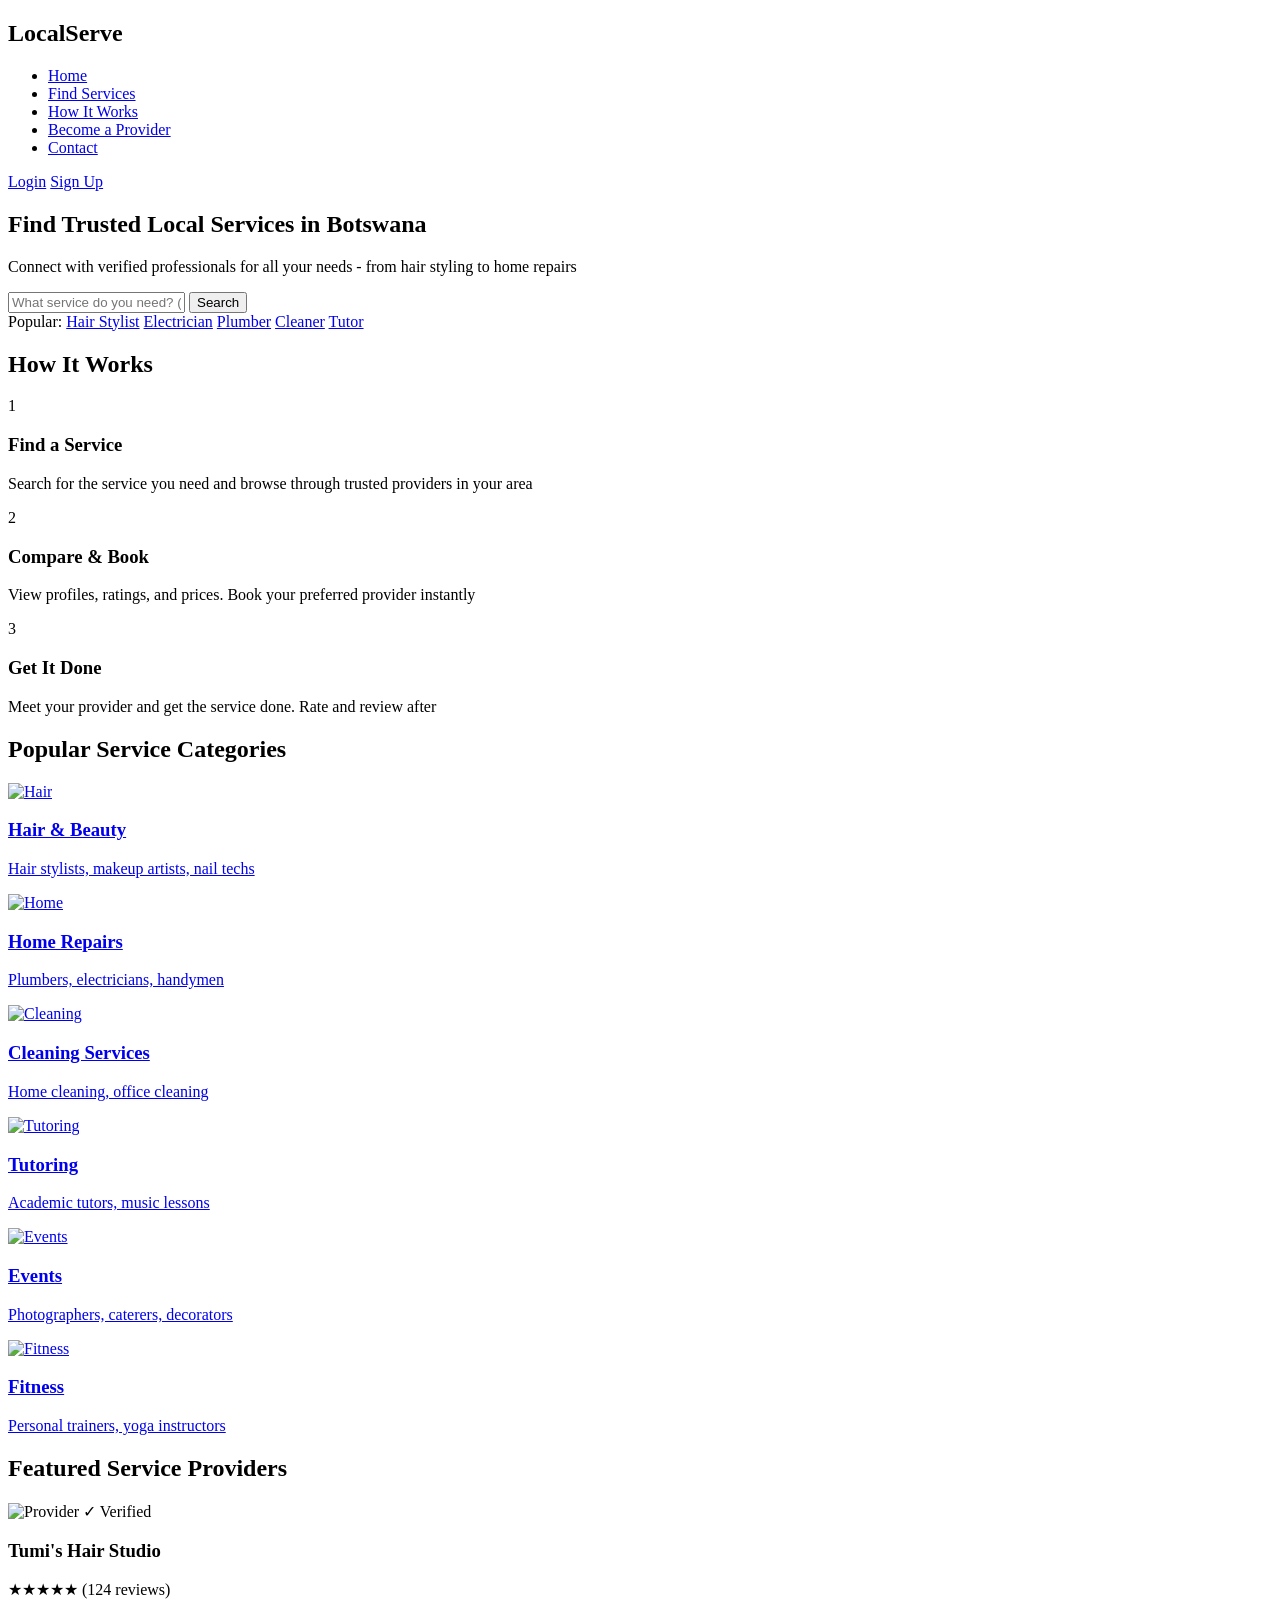
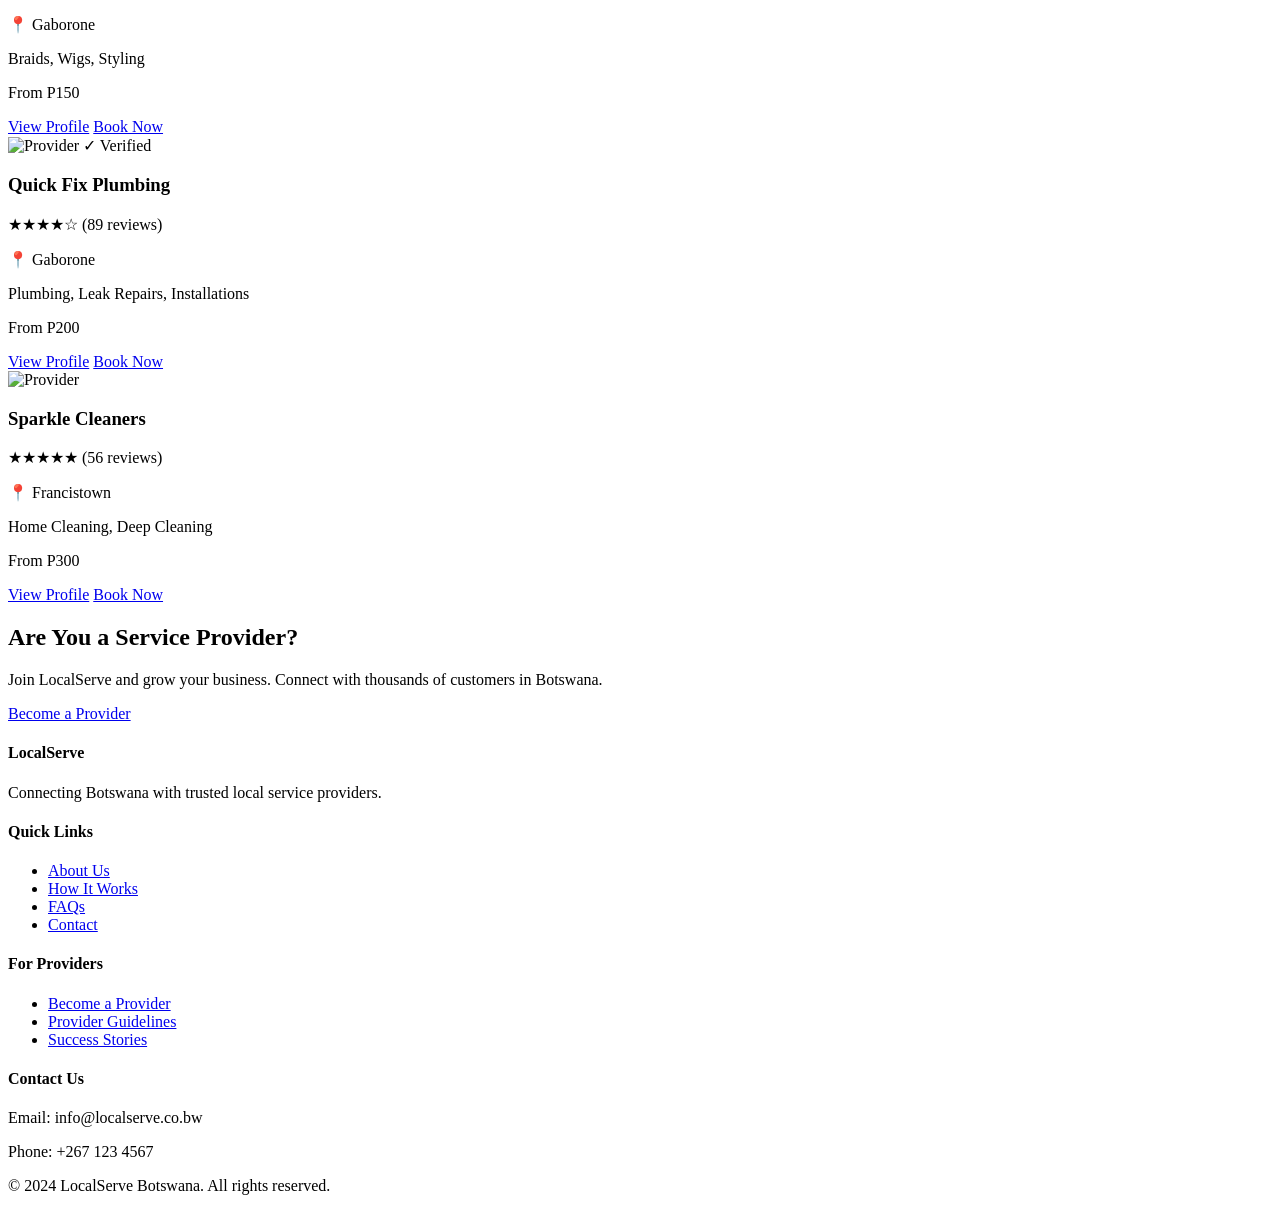
==== index.html @ b4f8f64c "Add initial index.html structure for LocalServe" ====
<!-- index.html -->
<!DOCTYPE html>
<html lang="en">
<head>
    <meta charset="UTF-8">
    <meta name="viewport" content="width=device-width, initial-scale=1.0">
    <title>LocalServe Botswana - Find Local Services</title>
    <link rel="stylesheet" href="style.css">
    <link href="https://fonts.googleapis.com/css2?family=Poppins:wght@300;400;500;600;700&display=swap" rel="stylesheet">
</head>
<body>
    <!-- Navigation Bar -->
    <nav class="navbar">
        <div class="container">
            <div class="logo">
                <h1>Local<span>Serve</span></h1>
            </div>
            <ul class="nav-links">
                <li><a href="index.html" class="active">Home</a></li>
                <li><a href="services.html">Find Services</a></li>
                <li><a href="#">How It Works</a></li>
                <li><a href="#">Become a Provider</a></li>
                <li><a href="contact.html">Contact</a></li>
            </ul>
            <div class="nav-buttons">
                <a href="login.html" class="btn btn-outline">Login</a>
                <a href="signup.html" class="btn btn-primary">Sign Up</a>
            </div>
            <div class="mobile-menu">
                <span></span>
                <span></span>
                <span></span>
            </div>
        </div>
    </nav>

    <!-- Hero Section -->
    <section class="hero">
        <div class="container">
            <div class="hero-content">
                <h1>Find Trusted Local Services in Botswana</h1>
                <p>Connect with verified professionals for all your needs - from hair styling to home repairs</p>
                
                <!-- Search Bar -->
                <div class="search-box">
                    <div class="search-input">
                        <input type="text" placeholder="What service do you need? (e.g., Hairdresser, Plumber)">
                        <button class="btn btn-primary btn-large">Search</button>
                    </div>
                </div>
                
                <!-- Popular Searches -->
                <div class="popular-searches">
                    <span>Popular:</span>
                    <a href="#">Hair Stylist</a>
                    <a href="#">Electrician</a>
                    <a href="#">Plumber</a>
                    <a href="#">Cleaner</a>
                    <a href="#">Tutor</a>
                </div>
            </div>
        </div>
    </section>

    <!-- How It Works Section -->
    <section class="how-it-works">
        <div class="container">
            <h2 class="section-title">How It Works</h2>
            <div class="steps">
                <div class="step">
                    <div class="step-icon">1</div>
                    <h3>Find a Service</h3>
                    <p>Search for the service you need and browse through trusted providers in your area</p>
                </div>
                <div class="step">
                    <div class="step-icon">2</div>
                    <h3>Compare & Book</h3>
                    <p>View profiles, ratings, and prices. Book your preferred provider instantly</p>
                </div>
                <div class="step">
                    <div class="step-icon">3</div>
                    <h3>Get It Done</h3>
                    <p>Meet your provider and get the service done. Rate and review after</p>
                </div>
            </div>
        </div>
    </section>

    <!-- Popular Categories -->
    <section class="categories">
        <div class="container">
            <h2 class="section-title">Popular Service Categories</h2>
            <div class="category-grid">
                <a href="#" class="category-card">
                    <img src="https://via.placeholder.com/60" alt="Hair">
                    <h3>Hair & Beauty</h3>
                    <p>Hair stylists, makeup artists, nail techs</p>
                </a>
                <a href="#" class="category-card">
                    <img src="https://via.placeholder.com/60" alt="Home">
                    <h3>Home Repairs</h3>
                    <p>Plumbers, electricians, handymen</p>
                </a>
                <a href="#" class="category-card">
                    <img src="https://via.placeholder.com/60" alt="Cleaning">
                    <h3>Cleaning Services</h3>
                    <p>Home cleaning, office cleaning</p>
                </a>
                <a href="#" class="category-card">
                    <img src="https://via.placeholder.com/60" alt="Tutoring">
                    <h3>Tutoring</h3>
                    <p>Academic tutors, music lessons</p>
                </a>
                <a href="#" class="category-card">
                    <img src="https://via.placeholder.com/60" alt="Events">
                    <h3>Events</h3>
                    <p>Photographers, caterers, decorators</p>
                </a>
                <a href="#" class="category-card">
                    <img src="https://via.placeholder.com/60" alt="Fitness">
                    <h3>Fitness</h3>
                    <p>Personal trainers, yoga instructors</p>
                </a>
            </div>
        </div>
    </section>

    <!-- Featured Providers -->
    <section class="featured">
        <div class="container">
            <h2 class="section-title">Featured Service Providers</h2>
            <div class="provider-grid">
                <div class="provider-card">
                    <div class="provider-image">
                        <img src="https://via.placeholder.com/300x200" alt="Provider">
                        <span class="verified">✓ Verified</span>
                    </div>
                    <div class="provider-info">
                        <h3>Tumi's Hair Studio</h3>
                        <div class="rating">★★★★★ <span>(124 reviews)</span></div>
                        <p class="location">📍 Gaborone</p>
                        <p class="services">Braids, Wigs, Styling</p>
                        <p class="price">From P150</p>
                        <div class="provider-actions">
                            <a href="provider-profile.html" class="btn btn-outline">View Profile</a>
                            <a href="booking.html" class="btn btn-primary">Book Now</a>
                        </div>
                    </div>
                </div>
                <div class="provider-card">
                    <div class="provider-image">
                        <img src="https://via.placeholder.com/300x200" alt="Provider">
                        <span class="verified">✓ Verified</span>
                    </div>
                    <div class="provider-info">
                        <h3>Quick Fix Plumbing</h3>
                        <div class="rating">★★★★☆ <span>(89 reviews)</span></div>
                        <p class="location">📍 Gaborone</p>
                        <p class="services">Plumbing, Leak Repairs, Installations</p>
                        <p class="price">From P200</p>
                        <div class="provider-actions">
                            <a href="provider-profile.html" class="btn btn-outline">View Profile</a>
                            <a href="booking.html" class="btn btn-primary">Book Now</a>
                        </div>
                    </div>
                </div>
                <div class="provider-card">
                    <div class="provider-image">
                        <img src="https://via.placeholder.com/300x200" alt="Provider">
                    </div>
                    <div class="provider-info">
                        <h3>Sparkle Cleaners</h3>
                        <div class="rating">★★★★★ <span>(56 reviews)</span></div>
                        <p class="location">📍 Francistown</p>
                        <p class="services">Home Cleaning, Deep Cleaning</p>
                        <p class="price">From P300</p>
                        <div class="provider-actions">
                            <a href="provider-profile.html" class="btn btn-outline">View Profile</a>
                            <a href="booking.html" class="btn btn-primary">Book Now</a>
                        </div>
                    </div>
                </div>
            </div>
        </div>
    </section>

    <!-- CTA Section -->
    <section class="cta">
        <div class="container">
            <div class="cta-content">
                <h2>Are You a Service Provider?</h2>
                <p>Join LocalServe and grow your business. Connect with thousands of customers in Botswana.</p>
                <a href="signup-provider.html" class="btn btn-primary btn-large">Become a Provider</a>
            </div>
        </div>
    </section>

    <!-- Footer -->
    <footer class="footer">
        <div class="container">
            <div class="footer-grid">
                <div class="footer-col">
                    <h4>LocalServe</h4>
                    <p>Connecting Botswana with trusted local service providers.</p>
                </div>
                <div class="footer-col">
                    <h4>Quick Links</h4>
                    <ul>
                        <li><a href="#">About Us</a></li>
                        <li><a href="#">How It Works</a></li>
                        <li><a href="#">FAQs</a></li>
                        <li><a href="#">Contact</a></li>
                    </ul>
                </div>
                <div class="footer-col">
                    <h4>For Providers</h4>
                    <ul>
                        <li><a href="#">Become a Provider</a></li>
                        <li><a href="#">Provider Guidelines</a></li>
                        <li><a href="#">Success Stories</a></li>
                    </ul>
                </div>
                <div class="footer-col">
                    <h4>Contact Us</h4>
                    <p>Email: info@localserve.co.bw</p>
                    <p>Phone: +267 123 4567</p>
                </div>
            </div>
            <div class="footer-bottom">
                <p>&copy; 2024 LocalServe Botswana. All rights reserved.</p>
            </div>
        </div>
    </footer>

    <script src="script.js"></script>
</body>
</html>
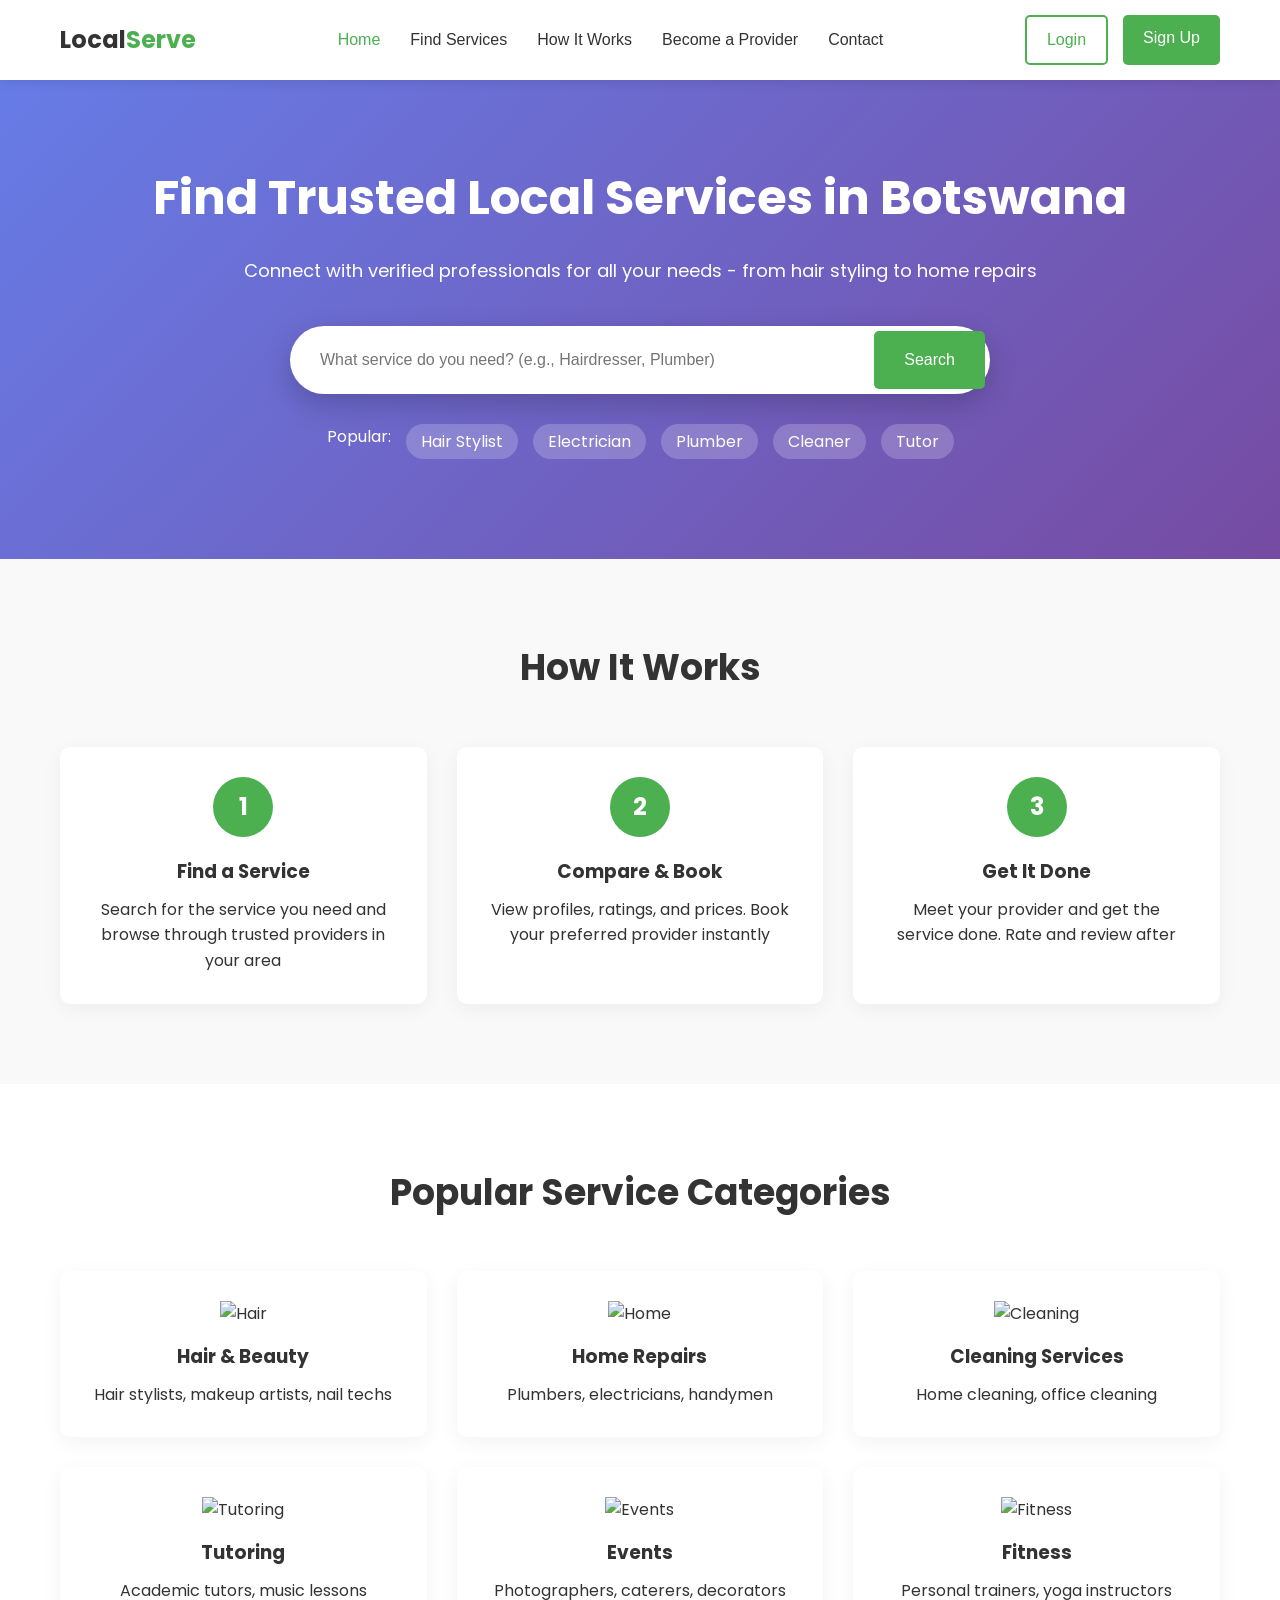
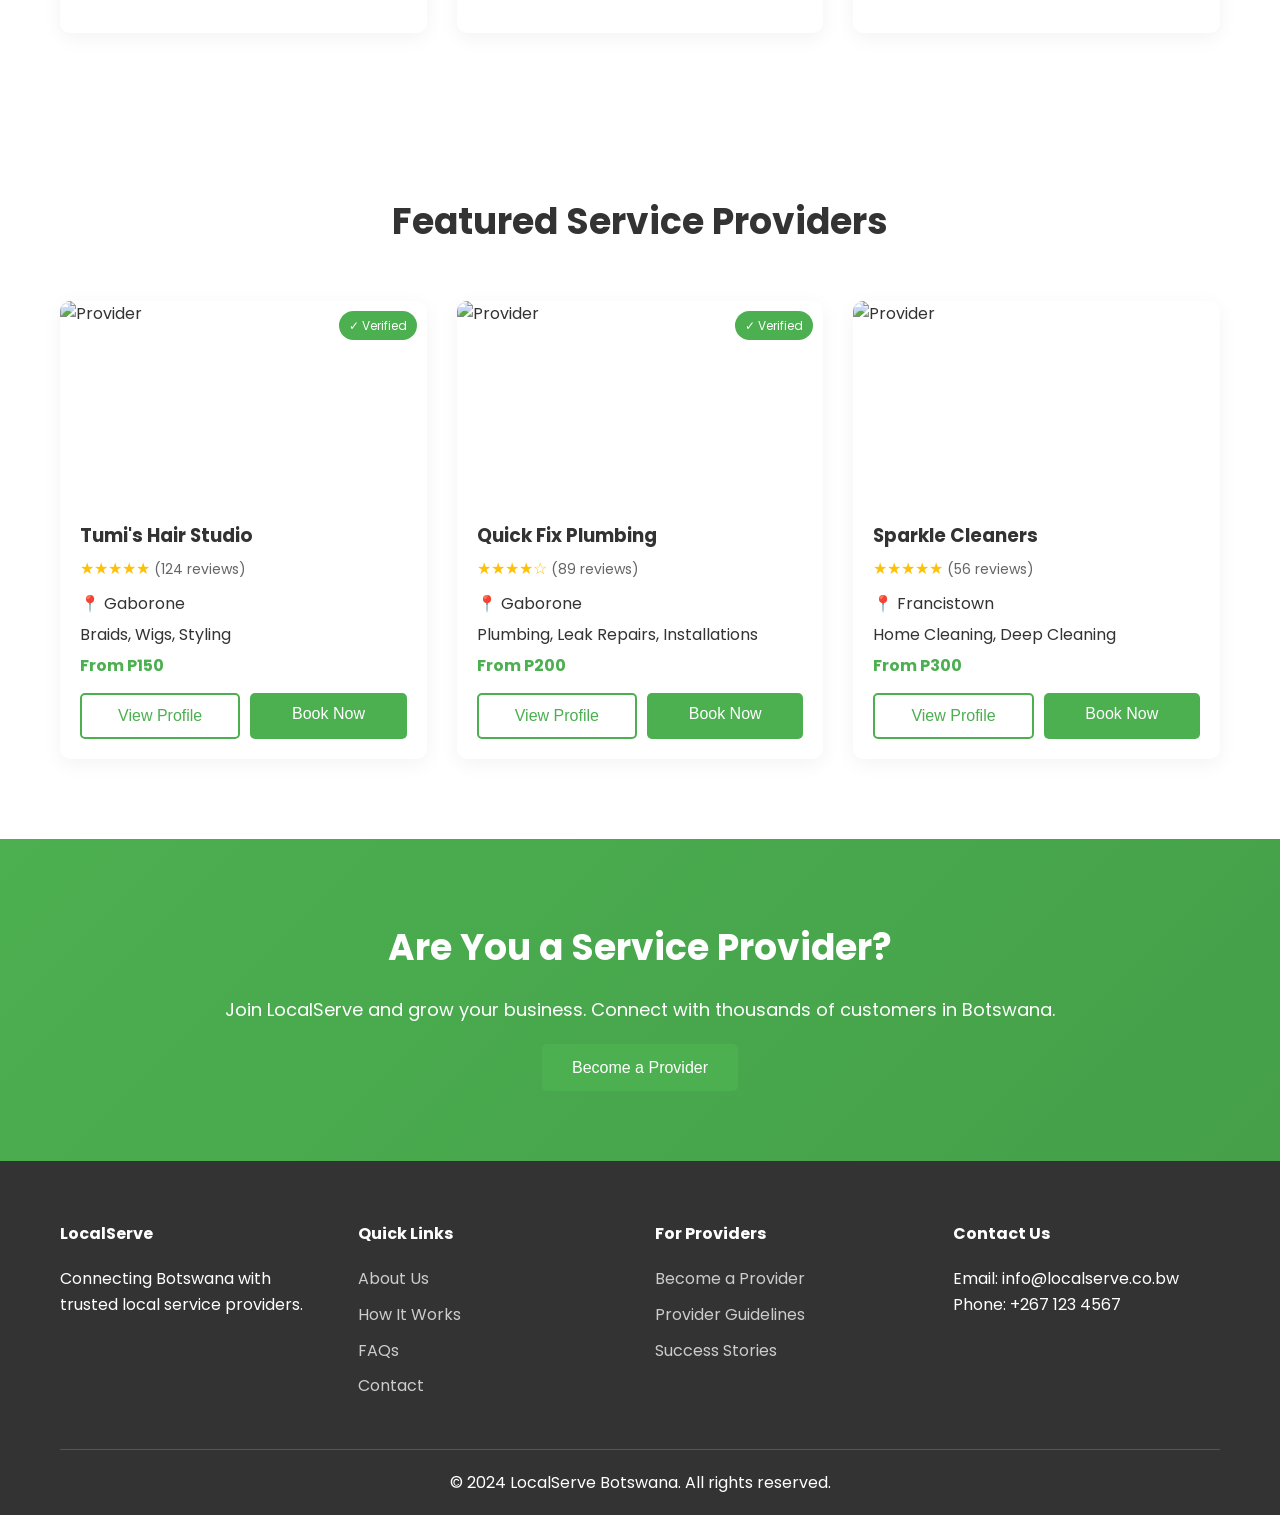
==== commit e2e9ef38: "Update title in index.html to 'BIZZ CONNECT'" ====
--- a/index.html
+++ b/index.html
@@ -4,7 +4,7 @@
 <head>
     <meta charset="UTF-8">
     <meta name="viewport" content="width=device-width, initial-scale=1.0">
-    <title>LocalServe Botswana - Find Local Services</title>
+    <title>BIZZ CONNECT - Find Local Services</title>
     <link rel="stylesheet" href="style.css">
     <link href="https://fonts.googleapis.com/css2?family=Poppins:wght@300;400;500;600;700&display=swap" rel="stylesheet">
 </head>
--- a/style.css
+++ b/style.css
@@ -0,0 +1,429 @@
+/* style.css */
+* {
+    margin: 0;
+    padding: 0;
+    box-sizing: border-box;
+}
+
+body {
+    font-family: 'Poppins', sans-serif;
+    line-height: 1.6;
+    color: #333;
+}
+
+.container {
+    max-width: 1200px;
+    margin: 0 auto;
+    padding: 0 20px;
+}
+
+/* Navigation */
+.navbar {
+    background: white;
+    box-shadow: 0 2px 10px rgba(0,0,0,0.1);
+    position: fixed;
+    width: 100%;
+    top: 0;
+    z-index: 1000;
+}
+
+.navbar .container {
+    display: flex;
+    justify-content: space-between;
+    align-items: center;
+    height: 80px;
+}
+
+.logo h1 {
+    font-size: 24px;
+    font-weight: 700;
+}
+
+.logo span {
+    color: #4CAF50;
+}
+
+.nav-links {
+    display: flex;
+    list-style: none;
+    gap: 30px;
+}
+
+.nav-links a {
+    text-decoration: none;
+    color: #333;
+    font-weight: 500;
+    transition: color 0.3s;
+}
+
+.nav-links a:hover,
+.nav-links a.active {
+    color: #4CAF50;
+}
+
+.nav-buttons {
+    display: flex;
+    gap: 15px;
+}
+
+.btn {
+    padding: 10px 20px;
+    border-radius: 5px;
+    text-decoration: none;
+    font-weight: 500;
+    transition: all 0.3s;
+    border: none;
+    cursor: pointer;
+}
+
+.btn-outline {
+    border: 2px solid #4CAF50;
+    color: #4CAF50;
+    background: transparent;
+}
+
+.btn-outline:hover {
+    background: #4CAF50;
+    color: white;
+}
+
+.btn-primary {
+    background: #4CAF50;
+    color: white;
+}
+
+.btn-primary:hover {
+    background: #45a049;
+    transform: translateY(-2px);
+    box-shadow: 0 5px 15px rgba(76, 175, 80, 0.3);
+}
+
+.btn-large {
+    padding: 15px 30px;
+    font-size: 16px;
+}
+
+.mobile-menu {
+    display: none;
+    flex-direction: column;
+    gap: 5px;
+    cursor: pointer;
+}
+
+.mobile-menu span {
+    width: 25px;
+    height: 3px;
+    background: #333;
+    transition: all 0.3s;
+}
+
+/* Hero Section */
+.hero {
+    background: linear-gradient(135deg, #667eea 0%, #764ba2 100%);
+    padding: 160px 0 100px;
+    color: white;
+    text-align: center;
+}
+
+.hero h1 {
+    font-size: 48px;
+    margin-bottom: 20px;
+}
+
+.hero p {
+    font-size: 18px;
+    margin-bottom: 40px;
+}
+
+.search-box {
+    max-width: 700px;
+    margin: 0 auto 30px;
+}
+
+.search-input {
+    display: flex;
+    gap: 10px;
+    background: white;
+    border-radius: 50px;
+    padding: 5px;
+    box-shadow: 0 10px 30px rgba(0,0,0,0.2);
+}
+
+.search-input input {
+    flex: 1;
+    padding: 20px 25px;
+    border: none;
+    border-radius: 50px;
+    font-size: 16px;
+    outline: none;
+}
+
+.popular-searches {
+    display: flex;
+    gap: 15px;
+    justify-content: center;
+    flex-wrap: wrap;
+}
+
+.popular-searches a {
+    color: white;
+    text-decoration: none;
+    padding: 5px 15px;
+    background: rgba(255,255,255,0.2);
+    border-radius: 20px;
+    transition: background 0.3s;
+}
+
+.popular-searches a:hover {
+    background: rgba(255,255,255,0.3);
+}
+
+/* Sections */
+section {
+    padding: 80px 0;
+}
+
+.section-title {
+    text-align: center;
+    font-size: 36px;
+    margin-bottom: 50px;
+    color: #333;
+}
+
+/* How It Works */
+.how-it-works {
+    background: #f9f9f9;
+}
+
+.steps {
+    display: grid;
+    grid-template-columns: repeat(3, 1fr);
+    gap: 30px;
+}
+
+.step {
+    text-align: center;
+    padding: 30px;
+    background: white;
+    border-radius: 10px;
+    box-shadow: 0 5px 20px rgba(0,0,0,0.05);
+}
+
+.step-icon {
+    width: 60px;
+    height: 60px;
+    background: #4CAF50;
+    color: white;
+    border-radius: 50%;
+    display: flex;
+    align-items: center;
+    justify-content: center;
+    font-size: 24px;
+    font-weight: 700;
+    margin: 0 auto 20px;
+}
+
+.step h3 {
+    margin-bottom: 10px;
+}
+
+/* Categories */
+.category-grid {
+    display: grid;
+    grid-template-columns: repeat(3, 1fr);
+    gap: 30px;
+}
+
+.category-card {
+    background: white;
+    padding: 30px;
+    border-radius: 10px;
+    text-align: center;
+    text-decoration: none;
+    color: #333;
+    box-shadow: 0 5px 20px rgba(0,0,0,0.05);
+    transition: transform 0.3s, box-shadow 0.3s;
+}
+
+.category-card:hover {
+    transform: translateY(-5px);
+    box-shadow: 0 10px 30px rgba(0,0,0,0.1);
+}
+
+.category-card img {
+    width: 60px;
+    height: 60px;
+    margin-bottom: 15px;
+}
+
+.category-card h3 {
+    margin-bottom: 10px;
+}
+
+/* Featured Providers */
+.provider-grid {
+    display: grid;
+    grid-template-columns: repeat(3, 1fr);
+    gap: 30px;
+}
+
+.provider-card {
+    background: white;
+    border-radius: 10px;
+    overflow: hidden;
+    box-shadow: 0 5px 20px rgba(0,0,0,0.05);
+    transition: transform 0.3s;
+}
+
+.provider-card:hover {
+    transform: translateY(-5px);
+}
+
+.provider-image {
+    position: relative;
+    height: 200px;
+    overflow: hidden;
+}
+
+.provider-image img {
+    width: 100%;
+    height: 100%;
+    object-fit: cover;
+}
+
+.verified {
+    position: absolute;
+    top: 10px;
+    right: 10px;
+    background: #4CAF50;
+    color: white;
+    padding: 5px 10px;
+    border-radius: 20px;
+    font-size: 12px;
+}
+
+.provider-info {
+    padding: 20px;
+}
+
+.provider-info h3 {
+    margin-bottom: 5px;
+}
+
+.rating {
+    color: #ffc107;
+    margin-bottom: 10px;
+}
+
+.rating span {
+    color: #666;
+    font-size: 14px;
+}
+
+.location, .services, .price {
+    margin-bottom: 5px;
+}
+
+.price {
+    font-weight: 700;
+    color: #4CAF50;
+}
+
+.provider-actions {
+    display: flex;
+    gap: 10px;
+    margin-top: 15px;
+}
+
+.provider-actions .btn {
+    flex: 1;
+    text-align: center;
+    padding: 8px;
+}
+
+/* CTA Section */
+.cta {
+    background: linear-gradient(135deg, #4CAF50 0%, #45a049 100%);
+    color: white;
+    text-align: center;
+}
+
+.cta h2 {
+    font-size: 36px;
+    margin-bottom: 20px;
+}
+
+.cta p {
+    font-size: 18px;
+    margin-bottom: 30px;
+}
+
+/* Footer */
+.footer {
+    background: #333;
+    color: white;
+    padding: 60px 0 20px;
+}
+
+.footer-grid {
+    display: grid;
+    grid-template-columns: repeat(4, 1fr);
+    gap: 30px;
+    margin-bottom: 40px;
+}
+
+.footer-col h4 {
+    margin-bottom: 20px;
+}
+
+.footer-col ul {
+    list-style: none;
+}
+
+.footer-col ul li {
+    margin-bottom: 10px;
+}
+
+.footer-col a {
+    color: #ccc;
+    text-decoration: none;
+    transition: color 0.3s;
+}
+
+.footer-col a:hover {
+    color: white;
+}
+
+.footer-bottom {
+    text-align: center;
+    padding-top: 20px;
+    border-top: 1px solid #555;
+}
+
+/* Responsive Design */
+@media (max-width: 768px) {
+    .nav-links, .nav-buttons {
+        display: none;
+    }
+    
+    .mobile-menu {
+        display: flex;
+    }
+    
+    .hero h1 {
+        font-size: 36px;
+    }
+    
+    .steps, .category-grid, .provider-grid, .footer-grid {
+        grid-template-columns: 1fr;
+    }
+    
+    .search-input {
+        flex-direction: column;
+        border-radius: 10px;
+    }
+    
+    .search-input input {
+        border-radius: 10px;
+    }
+}
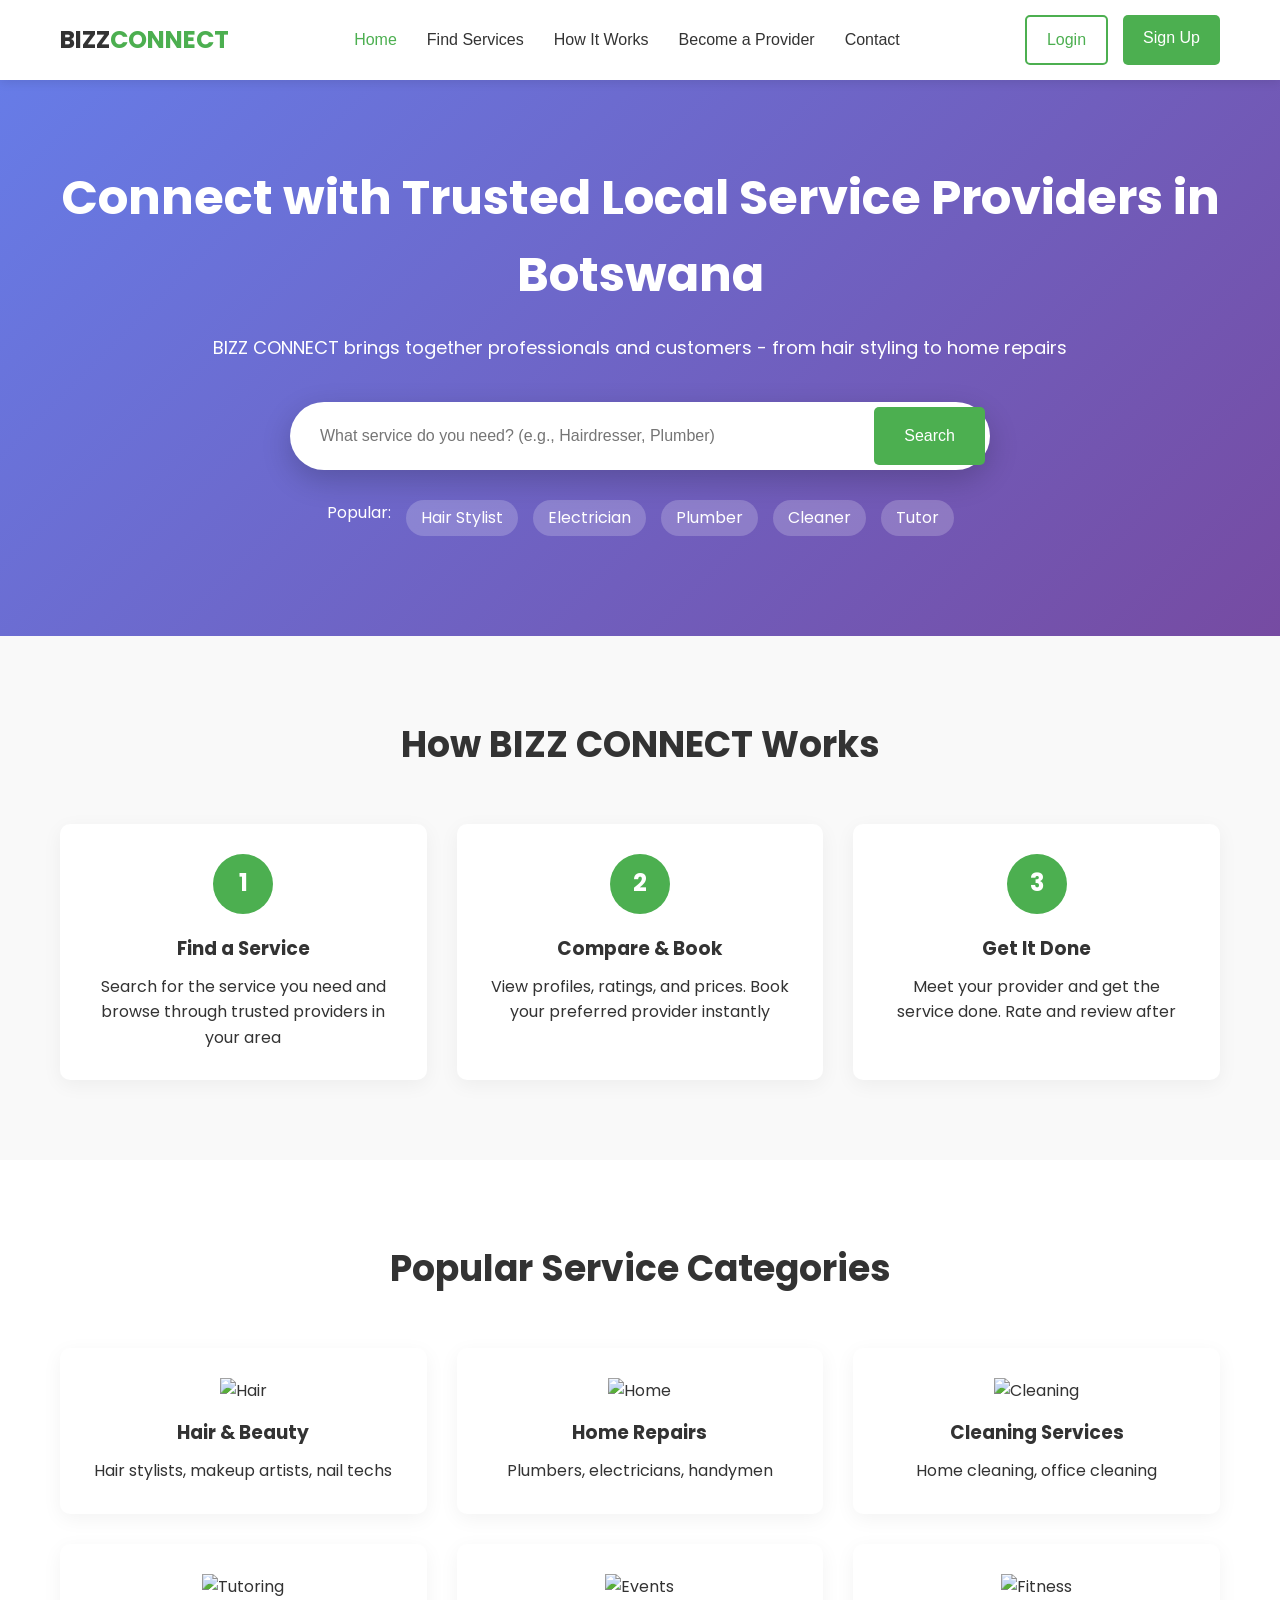
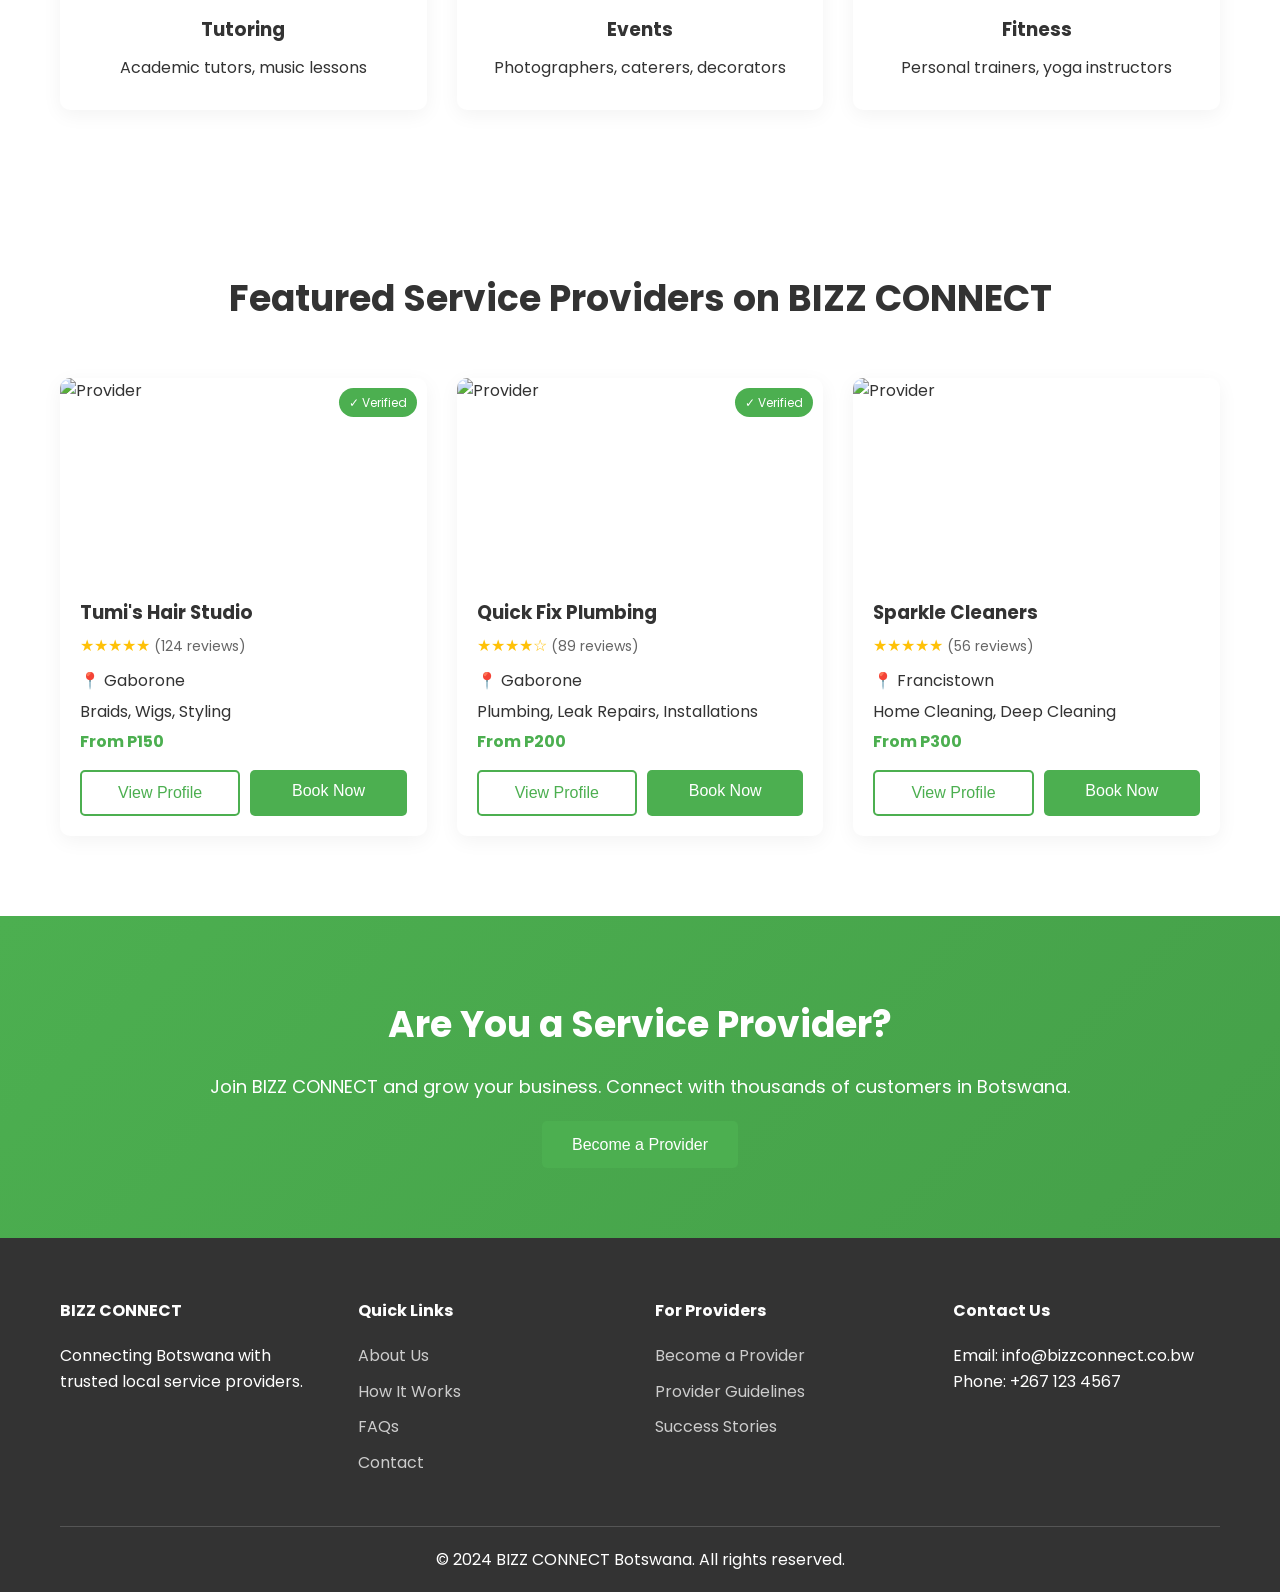
==== commit e647ce95: "Update branding and content for BIZZ CONNECT" ====
--- a/index.html
+++ b/index.html
@@ -4,7 +4,7 @@
 <head>
     <meta charset="UTF-8">
     <meta name="viewport" content="width=device-width, initial-scale=1.0">
-    <title>BIZZ CONNECT - Find Local Services</title>
+    <title>BIZZ CONNECT - Find Local Services in Botswana</title>
     <link rel="stylesheet" href="style.css">
     <link href="https://fonts.googleapis.com/css2?family=Poppins:wght@300;400;500;600;700&display=swap" rel="stylesheet">
 </head>
@@ -13,7 +13,7 @@
     <nav class="navbar">
         <div class="container">
             <div class="logo">
-                <h1>Local<span>Serve</span></h1>
+                <h1>BIZZ<span>CONNECT</span></h1>
             </div>
             <ul class="nav-links">
                 <li><a href="index.html" class="active">Home</a></li>
@@ -38,8 +38,8 @@
     <section class="hero">
         <div class="container">
             <div class="hero-content">
-                <h1>Find Trusted Local Services in Botswana</h1>
-                <p>Connect with verified professionals for all your needs - from hair styling to home repairs</p>
+                <h1>Connect with Trusted Local Service Providers in Botswana</h1>
+                <p>BIZZ CONNECT brings together professionals and customers - from hair styling to home repairs</p>
                 
                 <!-- Search Bar -->
                 <div class="search-box">
@@ -65,7 +65,7 @@
     <!-- How It Works Section -->
     <section class="how-it-works">
         <div class="container">
-            <h2 class="section-title">How It Works</h2>
+            <h2 class="section-title">How BIZZ CONNECT Works</h2>
             <div class="steps">
                 <div class="step">
                     <div class="step-icon">1</div>
@@ -128,7 +128,7 @@
     <!-- Featured Providers -->
     <section class="featured">
         <div class="container">
-            <h2 class="section-title">Featured Service Providers</h2>
+            <h2 class="section-title">Featured Service Providers on BIZZ CONNECT</h2>
             <div class="provider-grid">
                 <div class="provider-card">
                     <div class="provider-image">
@@ -189,8 +189,8 @@
         <div class="container">
             <div class="cta-content">
                 <h2>Are You a Service Provider?</h2>
-                <p>Join LocalServe and grow your business. Connect with thousands of customers in Botswana.</p>
-                <a href="signup-provider.html" class="btn btn-primary btn-large">Become a Provider</a>
+                <p>Join BIZZ CONNECT and grow your business. Connect with thousands of customers in Botswana.</p>
+                <a href="signup.html" class="btn btn-primary btn-large" onclick="selectProviderType()">Become a Provider</a>
             </div>
         </div>
     </section>
@@ -200,7 +200,7 @@
         <div class="container">
             <div class="footer-grid">
                 <div class="footer-col">
-                    <h4>LocalServe</h4>
+                    <h4>BIZZ CONNECT</h4>
                     <p>Connecting Botswana with trusted local service providers.</p>
                 </div>
                 <div class="footer-col">
@@ -222,16 +222,22 @@
                 </div>
                 <div class="footer-col">
                     <h4>Contact Us</h4>
-                    <p>Email: info@localserve.co.bw</p>
+                    <p>Email: info@bizzconnect.co.bw</p>
                     <p>Phone: +267 123 4567</p>
                 </div>
             </div>
             <div class="footer-bottom">
-                <p>&copy; 2024 LocalServe Botswana. All rights reserved.</p>
+                <p>&copy; 2024 BIZZ CONNECT Botswana. All rights reserved.</p>
             </div>
         </div>
     </footer>
 
     <script src="script.js"></script>
+    <script>
+        function selectProviderType() {
+            // Store in session that user wants to sign up as provider
+            localStorage.setItem('preferredSignupType', 'provider');
+        }
+    </script>
 </body>
 </html>
--- a/style.css
+++ b/style.css
@@ -34,15 +34,21 @@
     height: 80px;
 }
 
+/* Update the logo color if you want a different theme */
 .logo h1 {
     font-size: 24px;
     font-weight: 700;
 }
 
 .logo span {
-    color: #4CAF50;
-}
-
+    color: #4CAF50; /* You can change this color later if you want */
+}
+
+/* If you want a different primary color for BIZZ CONNECT, just change this one value */
+:root {
+    --primary-color: #4CAF50; /* Change this to any color you like */
+    --primary-dark: #45a049;
+}
 .nav-links {
     display: flex;
     list-style: none;
@@ -427,3 +433,263 @@
         border-radius: 10px;
     }
 }
+
+-- signup --
+/* Add these styles to your existing style.css file */
+
+/* Auth Pages (Login & Signup) */
+.auth-page {
+    min-height: 100vh;
+    display: flex;
+    align-items: center;
+    justify-content: center;
+    background: linear-gradient(135deg, #667eea 0%, #764ba2 100%);
+    padding: 80px 20px;
+}
+
+.auth-container {
+    background: white;
+    border-radius: 10px;
+    box-shadow: 0 10px 40px rgba(0,0,0,0.1);
+    width: 100%;
+    max-width: 550px;
+    padding: 40px;
+}
+
+.auth-header {
+    text-align: center;
+    margin-bottom: 30px;
+}
+
+.auth-header h2 {
+    font-size: 28px;
+    margin-bottom: 10px;
+}
+
+.auth-header p {
+    color: #666;
+}
+
+/* Account Type Toggle (for signup) */
+.account-type {
+    display: flex;
+    gap: 15px;
+    margin-bottom: 30px;
+    justify-content: center;
+}
+
+.type-btn {
+    flex: 1;
+    max-width: 200px;
+    padding: 15px;
+    border: 2px solid #ddd;
+    border-radius: 10px;
+    background: white;
+    cursor: pointer;
+    transition: all 0.3s;
+    text-align: center;
+    font-family: 'Poppins', sans-serif;
+    font-weight: 500;
+}
+
+.type-btn.active {
+    border-color: #4CAF50;
+    background: #4CAF50;
+    color: white;
+}
+
+.type-btn i {
+    font-size: 24px;
+    display: block;
+    margin-bottom: 5px;
+}
+
+/* Forms */
+.signup-form {
+    display: none;
+}
+
+.signup-form.active {
+    display: block;
+}
+
+.form-row {
+    display: grid;
+    grid-template-columns: 1fr 1fr;
+    gap: 15px;
+}
+
+.form-group {
+    margin-bottom: 20px;
+}
+
+.form-group label {
+    display: block;
+    margin-bottom: 5px;
+    font-weight: 500;
+}
+
+.form-group input,
+.form-group select,
+.form-group textarea {
+    width: 100%;
+    padding: 12px;
+    border: 1px solid #ddd;
+    border-radius: 5px;
+    font-size: 16px;
+    transition: border-color 0.3s;
+    font-family: 'Poppins', sans-serif;
+}
+
+.form-group input:focus,
+.form-group select:focus,
+.form-group textarea:focus {
+    outline: none;
+    border-color: #4CAF50;
+}
+
+.form-group textarea {
+    height: 100px;
+    resize: vertical;
+}
+
+/* File Upload */
+.file-upload {
+    border: 2px dashed #ddd;
+    padding: 20px;
+    text-align: center;
+    border-radius: 5px;
+    cursor: pointer;
+    transition: all 0.3s;
+}
+
+.file-upload:hover {
+    border-color: #4CAF50;
+    background: #f9f9f9;
+}
+
+.file-upload input {
+    display: none;
+}
+
+.file-upload span {
+    font-size: 24px;
+    display: block;
+    margin-bottom: 10px;
+}
+
+.file-upload p {
+    color: #666;
+    margin-bottom: 5px;
+}
+
+.file-upload small {
+    color: #999;
+    font-size: 12px;
+}
+
+/* Password Strength */
+.password-strength {
+    margin-top: 5px;
+    height: 5px;
+    background: #ddd;
+    border-radius: 5px;
+    overflow: hidden;
+}
+
+.strength-bar {
+    height: 100%;
+    width: 0;
+    transition: width 0.3s, background 0.3s;
+}
+
+.strength-text {
+    font-size: 12px;
+    margin-top: 5px;
+}
+
+/* Terms Checkbox */
+.terms {
+    display: flex;
+    align-items: center;
+    gap: 10px;
+    margin: 20px 0;
+}
+
+.terms input {
+    width: auto;
+}
+
+.terms a {
+    color: #4CAF50;
+    text-decoration: none;
+}
+
+.terms a:hover {
+    text-decoration: underline;
+}
+
+/* Auth Footer */
+.auth-footer {
+    text-align: center;
+    margin-top: 20px;
+}
+
+.auth-footer a {
+    color: #4CAF50;
+    text-decoration: none;
+}
+
+.auth-footer a:hover {
+    text-decoration: underline;
+}
+
+/* Demo Credentials (for login page) */
+.demo-credentials {
+    background: #f9f9f9;
+    padding: 15px;
+    border-radius: 5px;
+    margin-top: 30px;
+}
+
+.demo-credentials p {
+    font-size: 14px;
+    color: #666;
+    margin-bottom: 10px;
+}
+
+.demo-btn {
+    background: #eee;
+    border: none;
+    padding: 8px 15px;
+    border-radius: 5px;
+    cursor: pointer;
+    margin: 5px;
+    transition: background 0.3s;
+    font-family: 'Poppins', sans-serif;
+}
+
+.demo-btn:hover {
+    background: #ddd;
+}
+
+/* Responsive Design for Auth Pages */
+@media (max-width: 768px) {
+    .auth-container {
+        padding: 30px 20px;
+    }
+    
+    .form-row {
+        grid-template-columns: 1fr;
+    }
+    
+    .account-type {
+        flex-direction: column;
+        align-items: center;
+    }
+    
+    .type-btn {
+        max-width: 100%;
+        width: 100%;
+    }
+}
